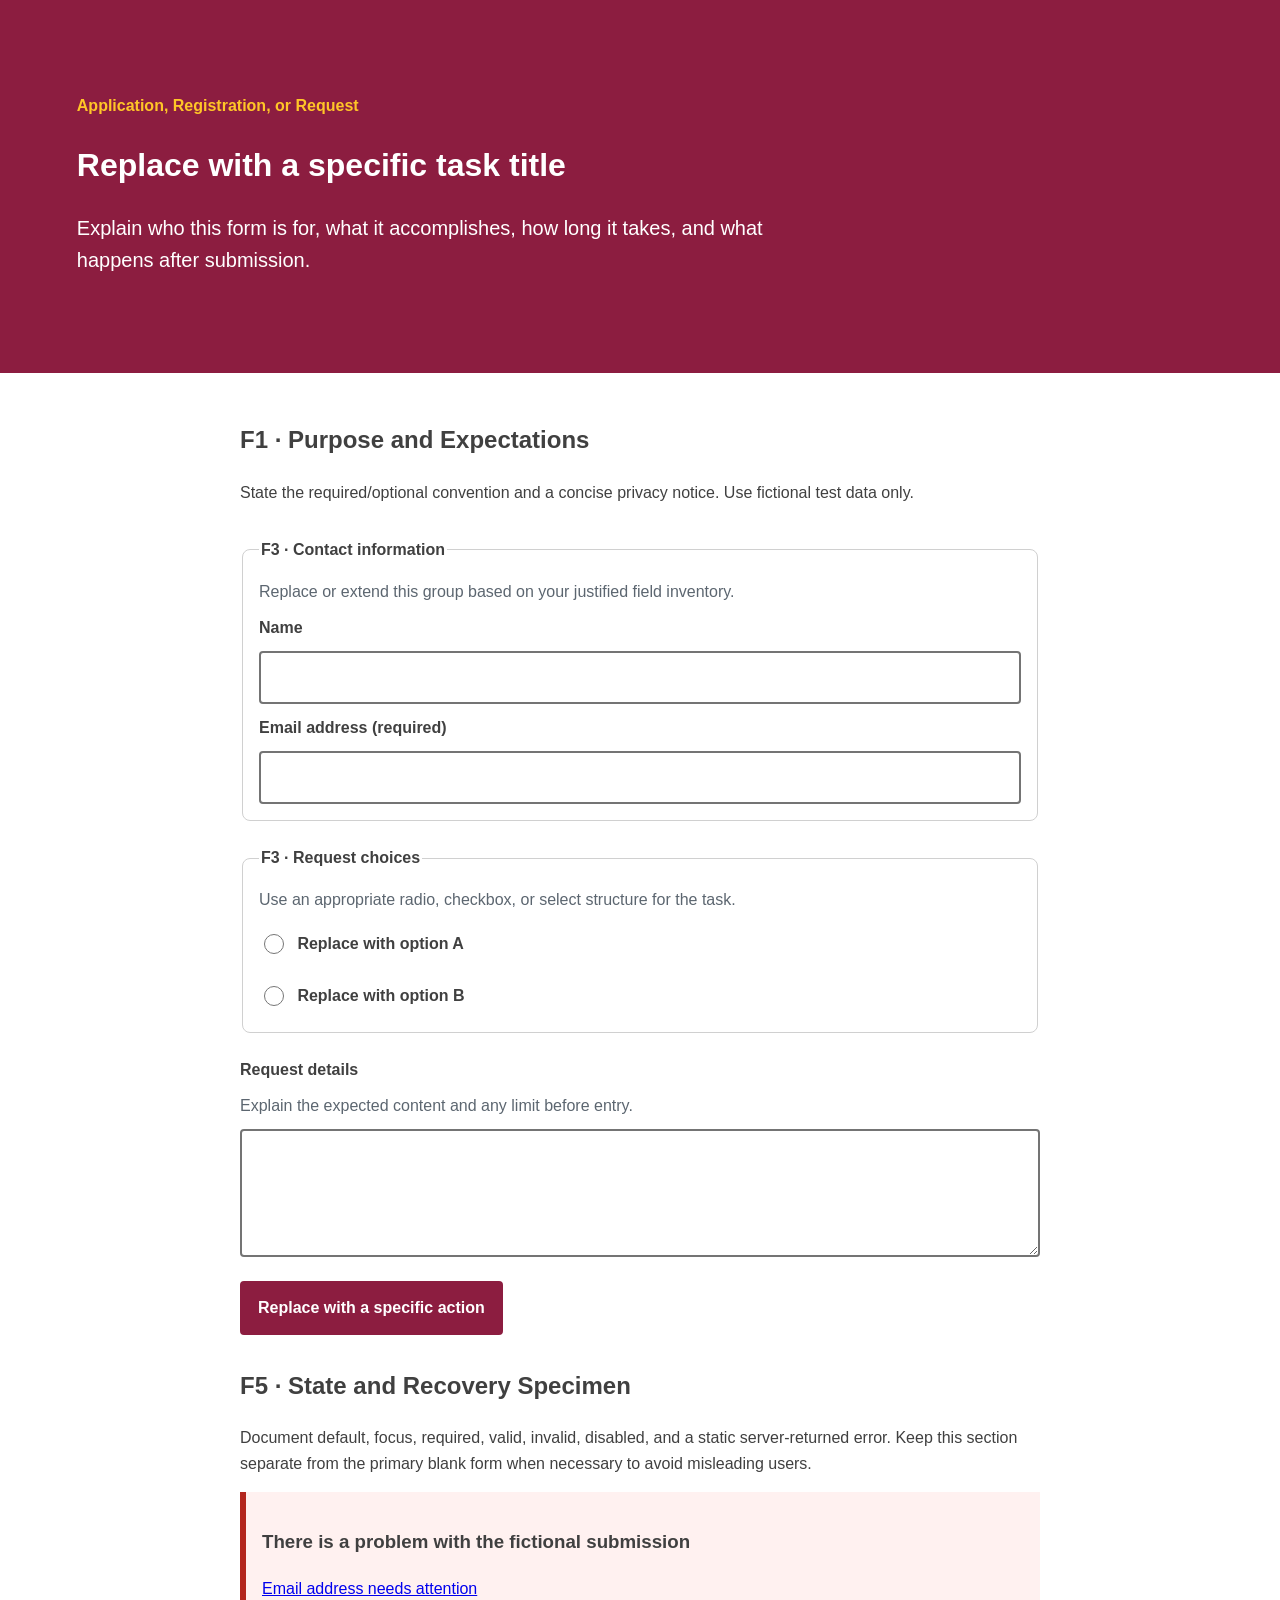
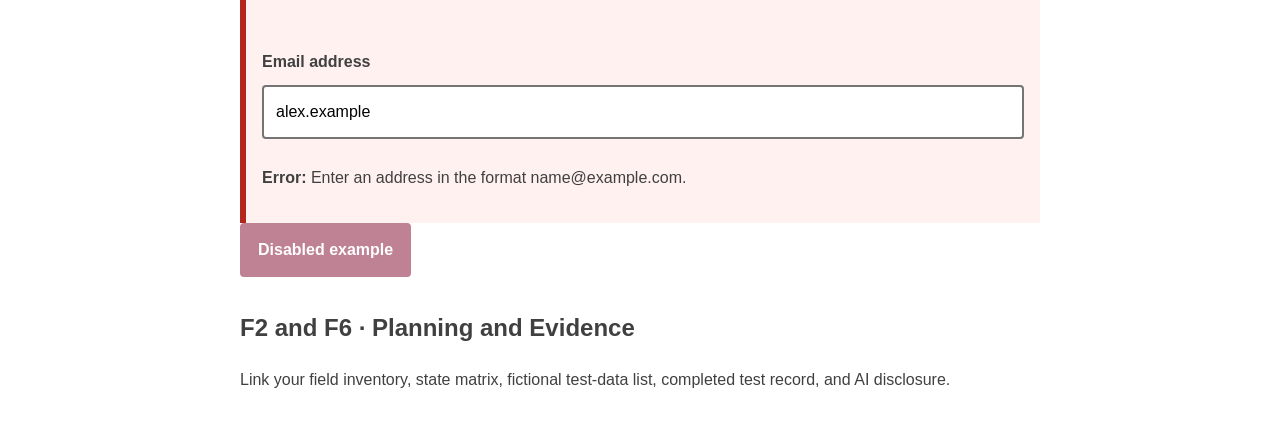
==== index.html @ cab9dbb5 "starter files" ====
<!doctype html>
<html lang="en">
    <head>
        <meta charset="utf-8">
        <meta name="viewport" content="width=device-width,initial-scale=1">
        <title>Inclusive Form Flow</title><link rel="stylesheet" href="styles.css">
    </head>
    <body>
        <header class="page-header">
            <p class="eyebrow">Application, Registration, or Request</p>
            <h1>Replace with a specific task title</h1>
            <p class="lede">Explain who this form is for, what it accomplishes, how long it takes, and what happens after submission.</p>
        </header>
        <main>
            <section id="expectations">
                <h2>F1 · Purpose and Expectations</h2>
                <p>State the required/optional convention and a concise privacy notice. Use fictional test data only.</p>
            </section>
            <form action="" method="get">
                <fieldset>
                    <legend>F3 · Contact information</legend>
                    <p class="help">Replace or extend this group based on your justified field inventory.</p>
                    <div class="field">
                        <label for="name">Name</label>
                        <input id="name" name="name" type="text" autocomplete="name">
                    </div>
                    <div class="field">
                        <label for="email">Email address (required)</label>
                        <input id="email" name="email" type="email" autocomplete="email" required>
                    </div>
                </fieldset>
                <fieldset>
                    <legend>F3 · Request choices</legend>
                    <p class="help">Use an appropriate radio, checkbox, or select structure for the task.</p>
                    <label class="choice">
                        <input type="radio" name="request_type" value="option-a"> Replace with option A</label>
                        <label class="choice"><input type="radio" name="request_type" value="option-b"> Replace with option B</label>
                    </fieldset>
                    <div class="field">
                        <label for="details">Request details</label>
                        <p class="help" id="details-help">Explain the expected content and any limit before entry.</p>
                        <textarea id="details" name="details" aria-describedby="details-help"></textarea>
                    </div>
                    <button type="submit">Replace with a specific action</button>
                </form>
                <section id="states">
                    <h2>F5 · State and Recovery Specimen</h2>
                    <p>Document default, focus, required, valid, invalid, disabled, and a static server-returned error. Keep this section separate from the primary blank form when necessary to avoid misleading users.</p>
                    <div class="error-summary">
                        <h3>There is a problem with the fictional submission</h3>
                        <p><a href="#error-example">Email address needs attention</a></p>
                    </div>
                    <div class="field field-error">
                        <label for="error-example">Email address</label>
                        <input id="error-example" type="email" value="alex.example" aria-invalid="true" aria-describedby="error-message">
                        <p id="error-message"><strong>Error:</strong> Enter an address in the format name@example.com.</p>
                    </div>
                    <button type="button" disabled>Disabled example</button>
                </section>
                <section id="documentation">
                    <h2>F2 and F6 · Planning and Evidence</h2>
                    <p>Link your field inventory, state matrix, fictional test-data list, completed test record, and AI disclosure.</p>
                </section>
            </main>
        </body>
        </html>
---- styles.css ----
:root{
    --color-text:#404040;
    --color-surface:#fff;
    --color-action:#8c1d40;
    --color-accent:#ffc627;
    --color-border:#747474;
    --color-error:#b3261e;
    --color-muted:#5c6670;
    --space-3:1rem;
    --radius:.5rem;
    --measure:68ch;
}
*,*::before,*::after{
    box-sizing:border-box;
}
body{
    margin:0;
    color:var(--color-text);
    background:var(--color-surface);
    font-family:Arial,sans-serif;
    line-height:1.6;
}
.page-header{
    padding:clamp(2rem,6vw,5rem);
    background:var(--color-action);
    color:#fff;
}
.eyebrow{
    color:var(--color-accent);
    font-weight:700;
}
.lede{
    max-width:var(--measure);
    font-size:1.25rem;
}
main{
    max-width:52rem;
    margin:auto;
    padding:var(--space-3);
}
section,form{
    margin-block:2rem;
}
form,fieldset,.field{
    display:grid;
    gap:.65rem;
}
form{
    gap:1.5rem;
}
fieldset{
    padding:1rem;
    border:1px solid #d0d0d0;
    border-radius:var(--radius);
}
legend,label{
    font-weight:700;
}
.help{
    margin:0;
    color:var(--color-muted);
}
input,select,textarea,button{
    font:inherit;
}
input:not([type="radio"]):not([type="checkbox"]),select,textarea{
    width:100%;
    padding:.75rem;
    border:2px solid var(--color-border);
    border-radius:.25rem;
}
textarea{
    min-height:8rem;
    resize:vertical;
}
.choice{
    display:flex;
    gap:.65rem;
    align-items:flex-start;
    padding:.5rem 0;
}
.choice input{
    inline-size:1.25rem;
    block-size:1.25rem;
}
button{
    justify-self:start;
    min-height:44px;
    padding:.75rem 1rem;
    background:var(--color-action);
    color:#fff;
    border:2px solid var(--color-action);
    border-radius:.25rem;
    font-weight:700;
}
:focus-visible{
    outline:.2rem solid var(--color-accent);
    outline-offset:.2rem;
}
.error-summary,.field-error{
    padding:1rem;
    border-left:.4rem solid var(--color-error);
    background:#fff1f0;
}
.field-error input{
    border-color:var(--color-error);
}
button:disabled{
    opacity:.55;
    cursor:not-allowed;
}
@media (min-width:48rem){
    .paired-fields{
        display:grid;
        grid-template-columns:1fr 1fr;
        gap:1rem;
    }
}
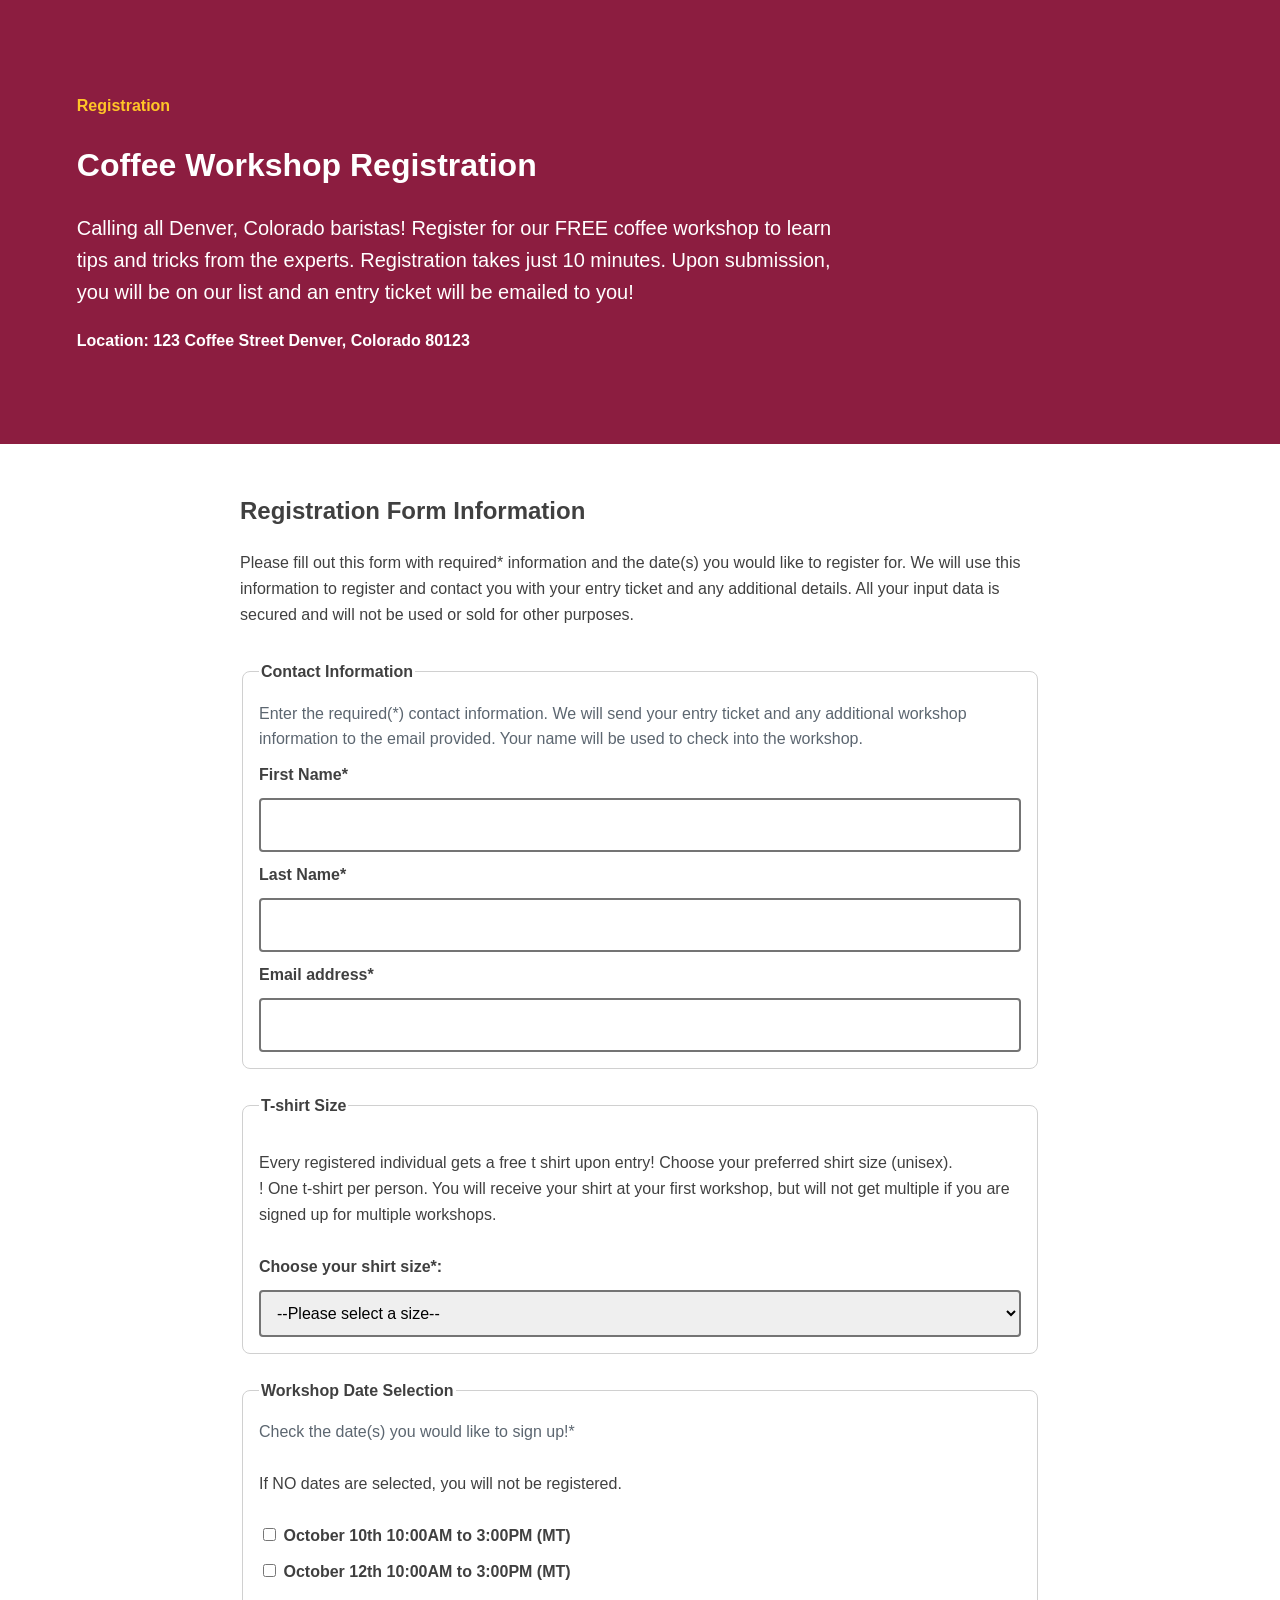
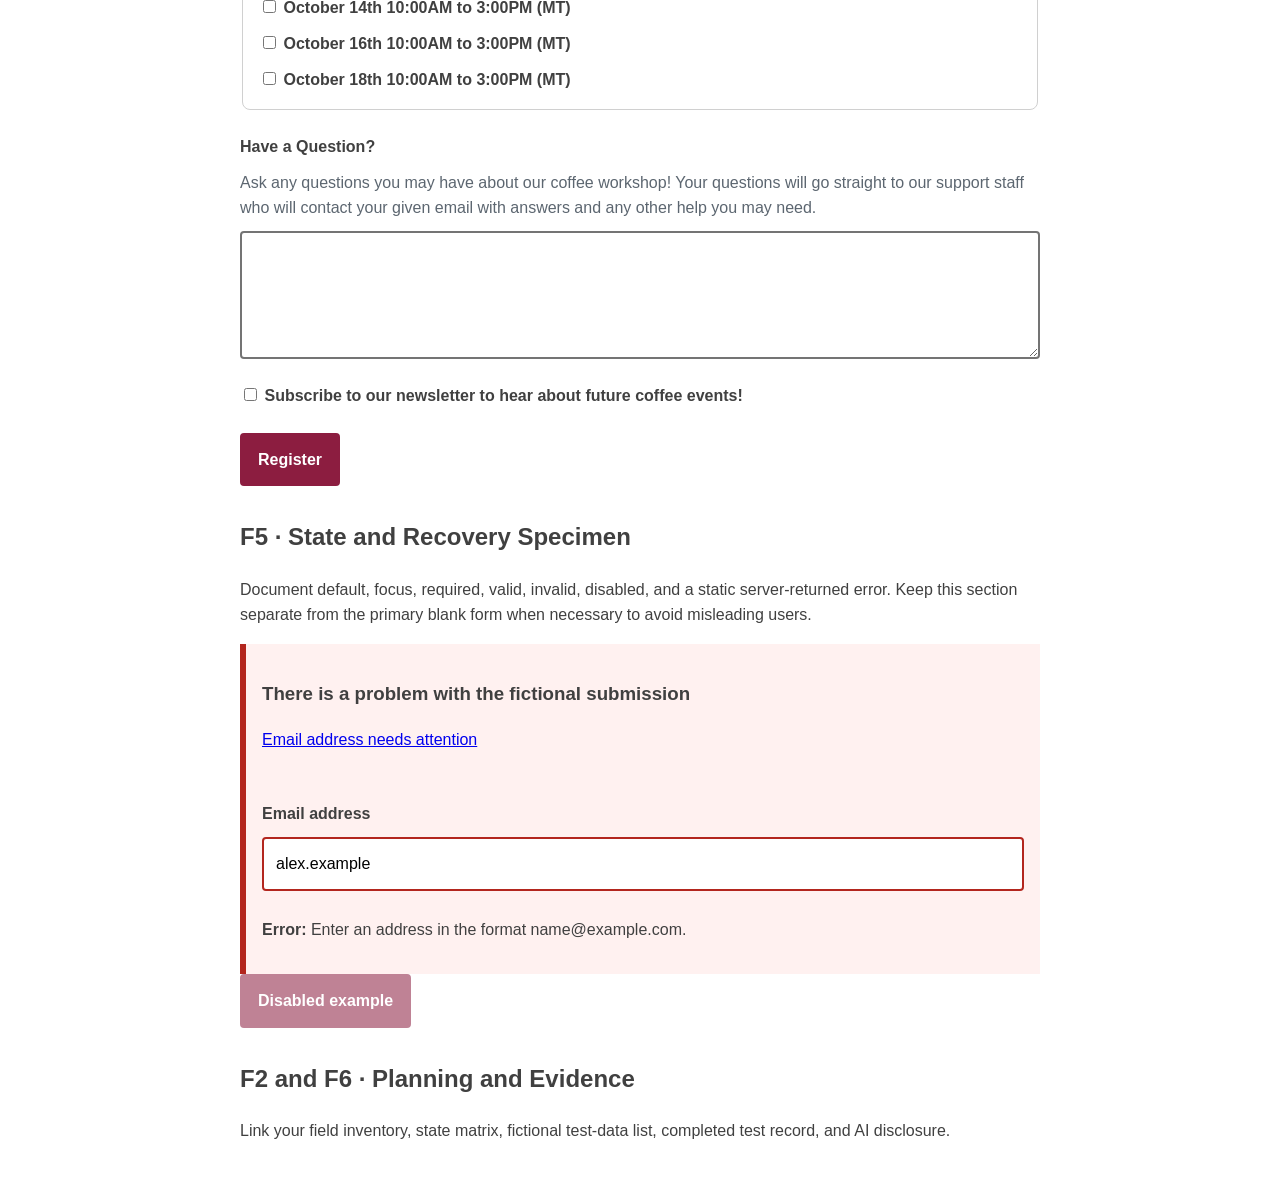
==== commit 6436d20f: "all control values in html. Half of field inventory justification" ====
--- a/index.html
+++ b/index.html
@@ -7,41 +7,100 @@
     </head>
     <body>
         <header class="page-header">
-            <p class="eyebrow">Application, Registration, or Request</p>
-            <h1>Replace with a specific task title</h1>
-            <p class="lede">Explain who this form is for, what it accomplishes, how long it takes, and what happens after submission.</p>
+            <p class="eyebrow">Registration</p>
+            <h1>Coffee Workshop Registration</h1>
+            <p class="lede">
+                Calling all Denver, Colorado baristas! 
+                Register for our FREE coffee workshop to learn tips and tricks from the experts. 
+                Registration takes just 10 minutes. 
+                Upon submission, you will be on our list and an entry ticket will be emailed to you!
+            </p>
+            <h2 class="location">Location: 123 Coffee Street Denver, Colorado 80123</h2>
         </header>
         <main>
             <section id="expectations">
-                <h2>F1 · Purpose and Expectations</h2>
-                <p>State the required/optional convention and a concise privacy notice. Use fictional test data only.</p>
+                <h2>Registration Form Information</h2>
+                <p>
+                    Please fill out this form with required* information and the date(s) you would like to register for. 
+                    We will use this information to register and contact you with your entry ticket and any additional details. 
+                    All your input data is secured and will not be used or sold for other purposes.   
+                </p>
             </section>
             <form action="" method="get">
                 <fieldset>
-                    <legend>F3 · Contact information</legend>
-                    <p class="help">Replace or extend this group based on your justified field inventory.</p>
+                    <legend id="one-attendee">Contact Information</legend>
+                    <p class="help">Enter the required(*) contact information. We will send your entry ticket and any additional workshop information to the email provided. Your name will be used to check into the workshop.</p>
                     <div class="field">
-                        <label for="name">Name</label>
-                        <input id="name" name="name" type="text" autocomplete="name">
+                        <label for="first_name">First Name*</label>
+                        <input id="first_name" name="first_name" type="name" value="" autocomplete="off" required>
                     </div>
                     <div class="field">
-                        <label for="email">Email address (required)</label>
-                        <input id="email" name="email" type="email" autocomplete="email" required>
+                        <label for="last_name">Last Name*</label>
+                        <input id="last_name" name="last_name" type="name" value="" autocomplete="off" required>
+                    </div>
+                    <div class="field">
+                        <label for="email">Email address*</label>
+                        <input id="email" name="email" type="email" value="" autocomplete="off" required>
                     </div>
                 </fieldset>
+
                 <fieldset>
-                    <legend>F3 · Request choices</legend>
-                    <p class="help">Use an appropriate radio, checkbox, or select structure for the task.</p>
-                    <label class="choice">
-                        <input type="radio" name="request_type" value="option-a"> Replace with option A</label>
-                        <label class="choice"><input type="radio" name="request_type" value="option-b"> Replace with option B</label>
-                    </fieldset>
+                    <p>Every registered individual gets a free t shirt upon entry! Choose your preferred shirt size (unisex). <br>
+                        ! One t-shirt per person. You will receive your shirt at your first workshop, but will not get multiple if you are signed up for multiple workshops.</p>
+                    <legend>T-shirt Size</legend>
+                    <label for="select_size">Choose your shirt size*:</label>
+                    <select name="selected_size" id="select_size" required>
+                        <option value="" disabled selected>--Please select a size--</option>
+                        <optgroup label="Shirt Sizes">
+                            <option value="xs">XS</option>
+                            <option value="Small">Small</option>
+                            <option value="Medium">Medium</option>
+                            <option value="Large">Large</option>
+                            <option value="X-Large">X-Large</option>
+                            <option value="XX-Large">XX-Large</option>
+                            <option value="opt-out">Opt Out (will not receive a T-shirt)</option>
+                        </optgroup>
+                    </select>
+                </fieldset>
+
+                <fieldset>
+                    <legend>Workshop Date Selection</legend>
+                    <p class="help">Check the date(s) you would like to sign up!*</p>
+                    <p class="important-info">If NO dates are selected, you will not be registered.</p>
+                        <div>
+                            <input type="checkbox" name="date_1" id="date_1" value="oct10">
+                            <label class="choice" for="date_1">October 10th 10:00AM to 3:00PM (MT)</label>
+                        </div>
+                        <div>
+                            <input type="checkbox" name="date_2" id="date_2" value="oct12">
+                            <label class="choice" for="date_2">October 12th 10:00AM to 3:00PM (MT)</label>
+                        </div>
+                        <div>
+                            <input type="checkbox" name="date_3" id="date_3" value="oct14">
+                            <label class="choice" for="date_3">October 14th 10:00AM to 3:00PM (MT)</label>
+                        </div>
+                        <div>
+                            <input type="checkbox" name="date_4" id="date_4" value="oct16">
+                            <label class="choice" for="date_4">October 16th 10:00AM to 3:00PM (MT)</label>
+                        </div>
+                        <div>
+                            <input type="checkbox" name="date_5" id="date_5" value="oct18">
+                            <label class="choice" for="date_5">October 18th 10:00AM to 3:00PM (MT)</label>
+                        </div>
+                </fieldset>
+
                     <div class="field">
-                        <label for="details">Request details</label>
-                        <p class="help" id="details-help">Explain the expected content and any limit before entry.</p>
-                        <textarea id="details" name="details" aria-describedby="details-help"></textarea>
+                        <label for="questions">Have a Question?</label>
+                        <p class="help" id="questions-help">Ask any questions you may have about our coffee workshop! Your questions will go straight to our support staff who will contact your given email with answers and any other help you may need. </p>
+                        <textarea id="questions" name="questions" aria-describedby="questions-help" autocomplete="off"></textarea>
                     </div>
-                    <button type="submit">Replace with a specific action</button>
+
+                    <div class="subscribe">
+                        <input type="checkbox" name="subscribe_newsletter" id="subscribe" value="yes">
+                        <label for="subscribe">Subscribe to our newsletter to hear about future coffee events!</label> 
+                    </div>
+
+                    <button type="submit">Register</button>
                 </form>
                 <section id="states">
                     <h2>F5 · State and Recovery Specimen</h2>
--- a/styles.css
+++ b/styles.css
@@ -33,6 +33,9 @@
     max-width:var(--measure);
     font-size:1.25rem;
 }
+.location {
+    font-size:1rem;
+}
 main{
     max-width:52rem;
     margin:auto;
@@ -53,6 +56,7 @@
     border:1px solid #d0d0d0;
     border-radius:var(--radius);
 }
+
 legend,label{
     font-weight:700;
 }
@@ -63,7 +67,7 @@
 input,select,textarea,button{
     font:inherit;
 }
-input:not([type="radio"]):not([type="checkbox"]),select,textarea{
+input:not([type="checkbox"]),select,textarea{
     width:100%;
     padding:.75rem;
     border:2px solid var(--color-border);
@@ -73,10 +77,11 @@
     min-height:8rem;
     resize:vertical;
 }
+.workshop-time {
+    font-weight: bold;
+}
 .choice{
-    display:flex;
-    gap:.65rem;
-    align-items:flex-start;
+    gap:.5rem;
     padding:.5rem 0;
 }
 .choice input{
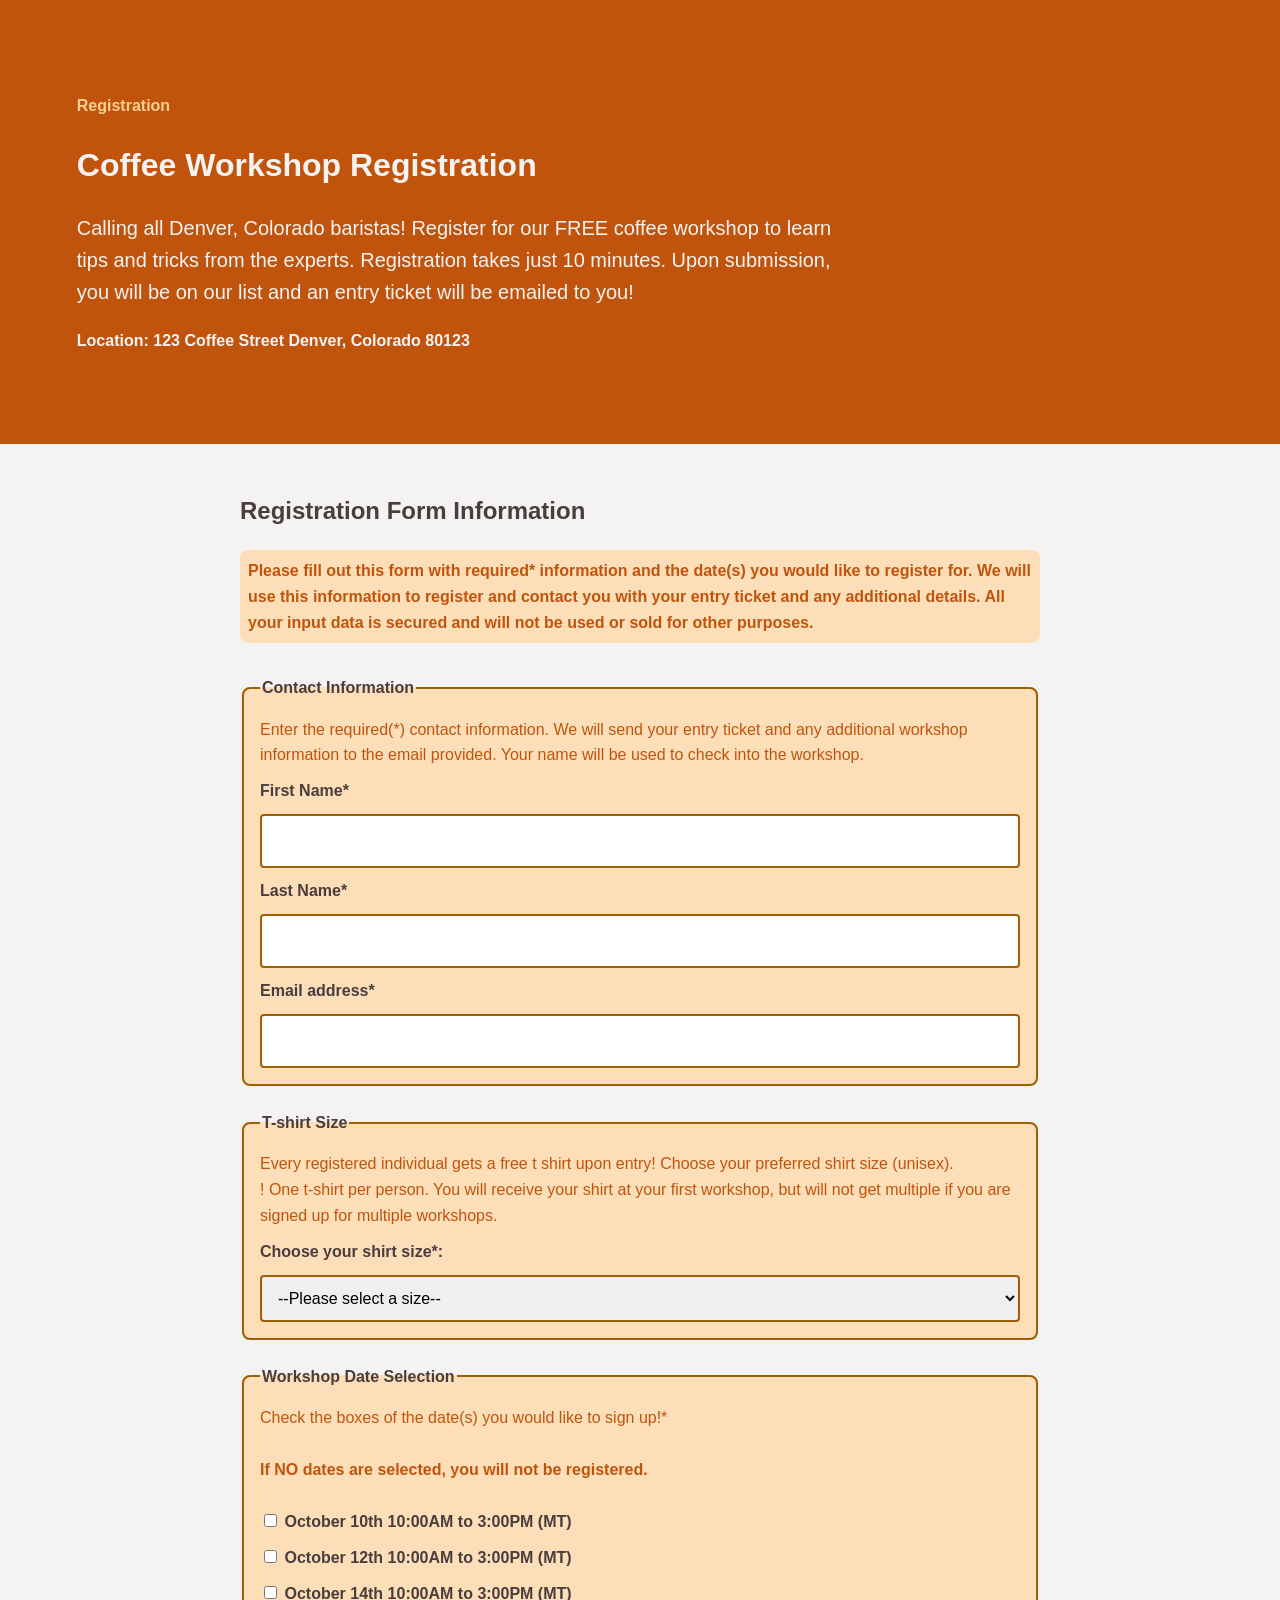
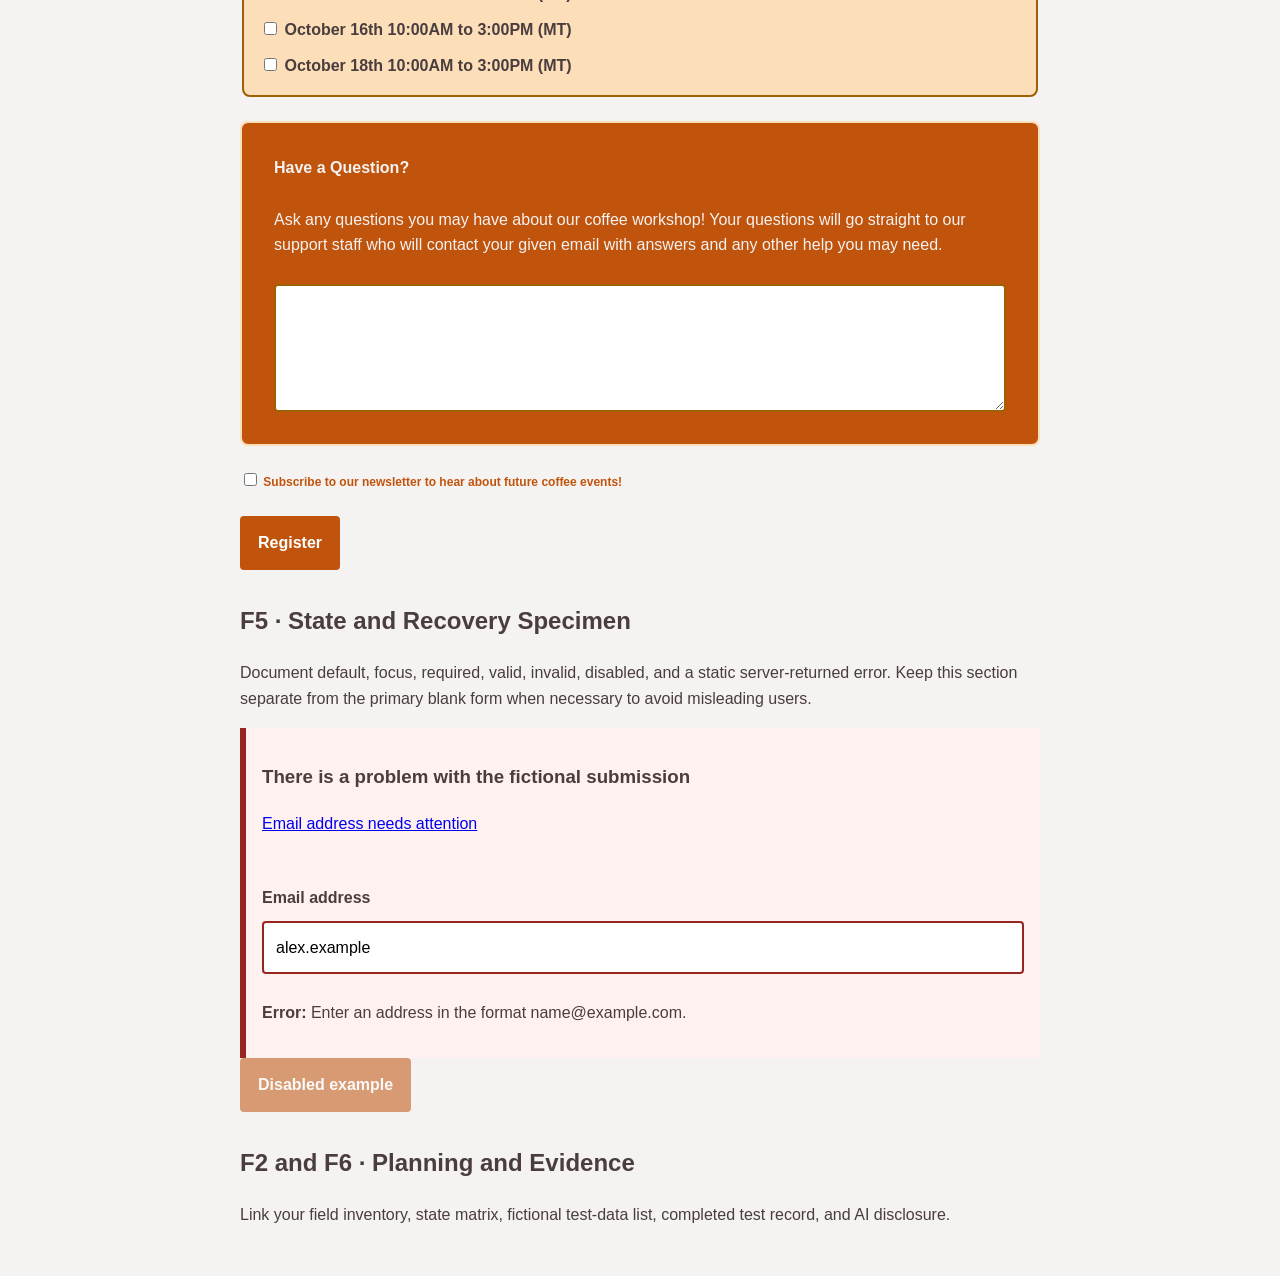
==== commit da52ae09: "css style updates" ====
--- a/index.html
+++ b/index.html
@@ -20,7 +20,7 @@
         <main>
             <section id="expectations">
                 <h2>Registration Form Information</h2>
-                <p>
+                <p class="expectations">
                     Please fill out this form with required* information and the date(s) you would like to register for. 
                     We will use this information to register and contact you with your entry ticket and any additional details. 
                     All your input data is secured and will not be used or sold for other purposes.   
@@ -45,11 +45,11 @@
                 </fieldset>
 
                 <fieldset>
-                    <p>Every registered individual gets a free t shirt upon entry! Choose your preferred shirt size (unisex). <br>
+                    <p class="help">Every registered individual gets a free t shirt upon entry! Choose your preferred shirt size (unisex). <br>
                         ! One t-shirt per person. You will receive your shirt at your first workshop, but will not get multiple if you are signed up for multiple workshops.</p>
                     <legend>T-shirt Size</legend>
                     <label for="select_size">Choose your shirt size*:</label>
-                    <select name="selected_size" id="select_size" required>
+                    <select name="selected_size" id="select_size" required class="field">
                         <option value="" disabled selected>--Please select a size--</option>
                         <optgroup label="Shirt Sizes">
                             <option value="xs">XS</option>
@@ -65,43 +65,44 @@
 
                 <fieldset>
                     <legend>Workshop Date Selection</legend>
-                    <p class="help">Check the date(s) you would like to sign up!*</p>
+                    <p class="help">Check the boxes of the date(s) you would like to sign up!*</p>
                     <p class="important-info">If NO dates are selected, you will not be registered.</p>
                         <div>
-                            <input type="checkbox" name="date_1" id="date_1" value="oct10">
+                            <input type="checkbox" name="selected_date1" id="date_1" value="oct10">
                             <label class="choice" for="date_1">October 10th 10:00AM to 3:00PM (MT)</label>
                         </div>
                         <div>
-                            <input type="checkbox" name="date_2" id="date_2" value="oct12">
+                            <input type="checkbox" name="selected_date2" id="date_2" value="oct12">
                             <label class="choice" for="date_2">October 12th 10:00AM to 3:00PM (MT)</label>
                         </div>
                         <div>
-                            <input type="checkbox" name="date_3" id="date_3" value="oct14">
+                            <input type="checkbox" name="selected_date3" id="date_3" value="oct14">
                             <label class="choice" for="date_3">October 14th 10:00AM to 3:00PM (MT)</label>
                         </div>
                         <div>
-                            <input type="checkbox" name="date_4" id="date_4" value="oct16">
+                            <input type="checkbox" name="selected_date4" id="date_4" value="oct16">
                             <label class="choice" for="date_4">October 16th 10:00AM to 3:00PM (MT)</label>
                         </div>
                         <div>
-                            <input type="checkbox" name="date_5" id="date_5" value="oct18">
+                            <input type="checkbox" name="selected_date5" id="date_5" value="oct18">
                             <label class="choice" for="date_5">October 18th 10:00AM to 3:00PM (MT)</label>
                         </div>
                 </fieldset>
 
-                    <div class="field">
-                        <label for="questions">Have a Question?</label>
-                        <p class="help" id="questions-help">Ask any questions you may have about our coffee workshop! Your questions will go straight to our support staff who will contact your given email with answers and any other help you may need. </p>
-                        <textarea id="questions" name="questions" aria-describedby="questions-help" autocomplete="off"></textarea>
+                    <div class="field-question">
+                        <label for="questions" class="question">Have a Question?</label>
+                        <p class="help-question" id="questions-help">Ask any questions you may have about our coffee workshop! Your questions will go straight to our support staff who will contact your given email with answers and any other help you may need. </p>
+                        <textarea id="questions" name="questions" value="" aria-describedby="questions-help" autocomplete="off"></textarea>
                     </div>
 
                     <div class="subscribe">
                         <input type="checkbox" name="subscribe_newsletter" id="subscribe" value="yes">
-                        <label for="subscribe">Subscribe to our newsletter to hear about future coffee events!</label> 
+                        <label for="subscribe" class="subscribe">Subscribe to our newsletter to hear about future coffee events!</label> 
                     </div>
 
-                    <button type="submit">Register</button>
+                    <button class="button" type="submit">Register</button>
                 </form>
+
                 <section id="states">
                     <h2>F5 · State and Recovery Specimen</h2>
                     <p>Document default, focus, required, valid, invalid, disabled, and a static server-returned error. Keep this section separate from the primary blank form when necessary to avoid misleading users.</p>
--- a/styles.css
+++ b/styles.css
@@ -1,14 +1,29 @@
+@font-face {
+    font-family: 'LEMON MILK';
+    src: url('LEMONMILK-Regular.woff2') format('woff2'),
+        url('LEMONMILK-Regular.woff') format('woff');
+    font-weight: normal;
+    font-style: normal;
+    font-display: swap;
+}
+
 :root{
-    --color-text:#404040;
-    --color-surface:#fff;
-    --color-action:#8c1d40;
-    --color-accent:#ffc627;
-    --color-border:#747474;
-    --color-error:#b3261e;
-    --color-muted:#5c6670;
+    --color-text:#4a3d3d;
+    --color-surface:#f5f2f2;
+    --color-action:rgb(193, 84, 12);
+    --color-accent:#fbd08f;
+    --color-border: #9e6004;
+    --color-error:#972620;
+    --color-muted:#67717b;
+    --color-field-background: #fcdeb9;
     --space-3:1rem;
     --radius:.5rem;
     --measure:68ch;
+    --small-sizing: 0.5rem;
+    --basic-sizing: 1rem;
+    --medium-sizing: 1.5rem;
+    --heading-font: 'LEMON MILK', 'helvetica', 'arial', sans-serif;
+    --text-font: 'helvetica', 'arial', sans-serif;
 }
 *,*::before,*::after{
     box-sizing:border-box;
@@ -17,13 +32,14 @@
     margin:0;
     color:var(--color-text);
     background:var(--color-surface);
-    font-family:Arial,sans-serif;
+    font-family:Helvetica,Arial,sans-serif;
     line-height:1.6;
 }
 .page-header{
     padding:clamp(2rem,6vw,5rem);
     background:var(--color-action);
-    color:#fff;
+    color: var(--color-surface);
+    font-family: var(--heading-font);
 }
 .eyebrow{
     color:var(--color-accent);
@@ -32,37 +48,47 @@
 .lede{
     max-width:var(--measure);
     font-size:1.25rem;
+    font-family: var(--text-font);
 }
 .location {
-    font-size:1rem;
+    font-size:var(--basic-sizing);
 }
 main{
     max-width:52rem;
     margin:auto;
     padding:var(--space-3);
 }
+h2 {
+    font-family: var(--heading-font);
+}
 section,form{
     margin-block:2rem;
 }
-form,fieldset,.field{
+form,fieldset,.field, .field-question{
     display:grid;
     gap:.65rem;
 }
+
 form{
     gap:1.5rem;
 }
 fieldset{
     padding:1rem;
-    border:1px solid #d0d0d0;
+    border:2px solid var(--color-border);
     border-radius:var(--radius);
+    background-color: var(--color-field-background);
 }
-
-legend,label{
-    font-weight:700;
+legend {
+    font-family: var(--heading-font);
+    font-weight: 700;
+}
+label{
+    font-weight:600;
+    color: var(--color-text);
 }
 .help{
     margin:0;
-    color:var(--color-muted);
+    color:var(--color-action);
 }
 input,select,textarea,button{
     font:inherit;
@@ -79,6 +105,33 @@
 }
 .workshop-time {
     font-weight: bold;
+}
+.important-info {
+    font-weight: bold;
+    color: var(--color-action);
+}
+.question, .subscribe {
+    font-family: var(--heading-font);
+}
+.question, .help-question {
+    color: var(--color-surface);
+}
+.subscribe {
+    font-size: 0.75rem;
+    color: var(--color-action);
+}
+.expectations {
+    color: var(--color-action);
+    font-weight: 600;
+    background-color: var(--color-field-background);
+    padding: 0.5rem;
+    border-radius: var(--radius);
+}
+.field-question {
+    background-color: var(--color-action);
+    padding: 2rem;
+    border-radius: var(--radius);
+    border: 2px solid var(--color-field-background);
 }
 .choice{
     gap:.5rem;
@@ -97,6 +150,12 @@
     border:2px solid var(--color-action);
     border-radius:.25rem;
     font-weight:700;
+    font-family: var(--heading-font);
+}
+.button:hover {
+    background: var(--color-accent);
+    color: var(--color-text);
+    border: 3px solid var(--color-action);
 }
 :focus-visible{
     outline:.2rem solid var(--color-accent);
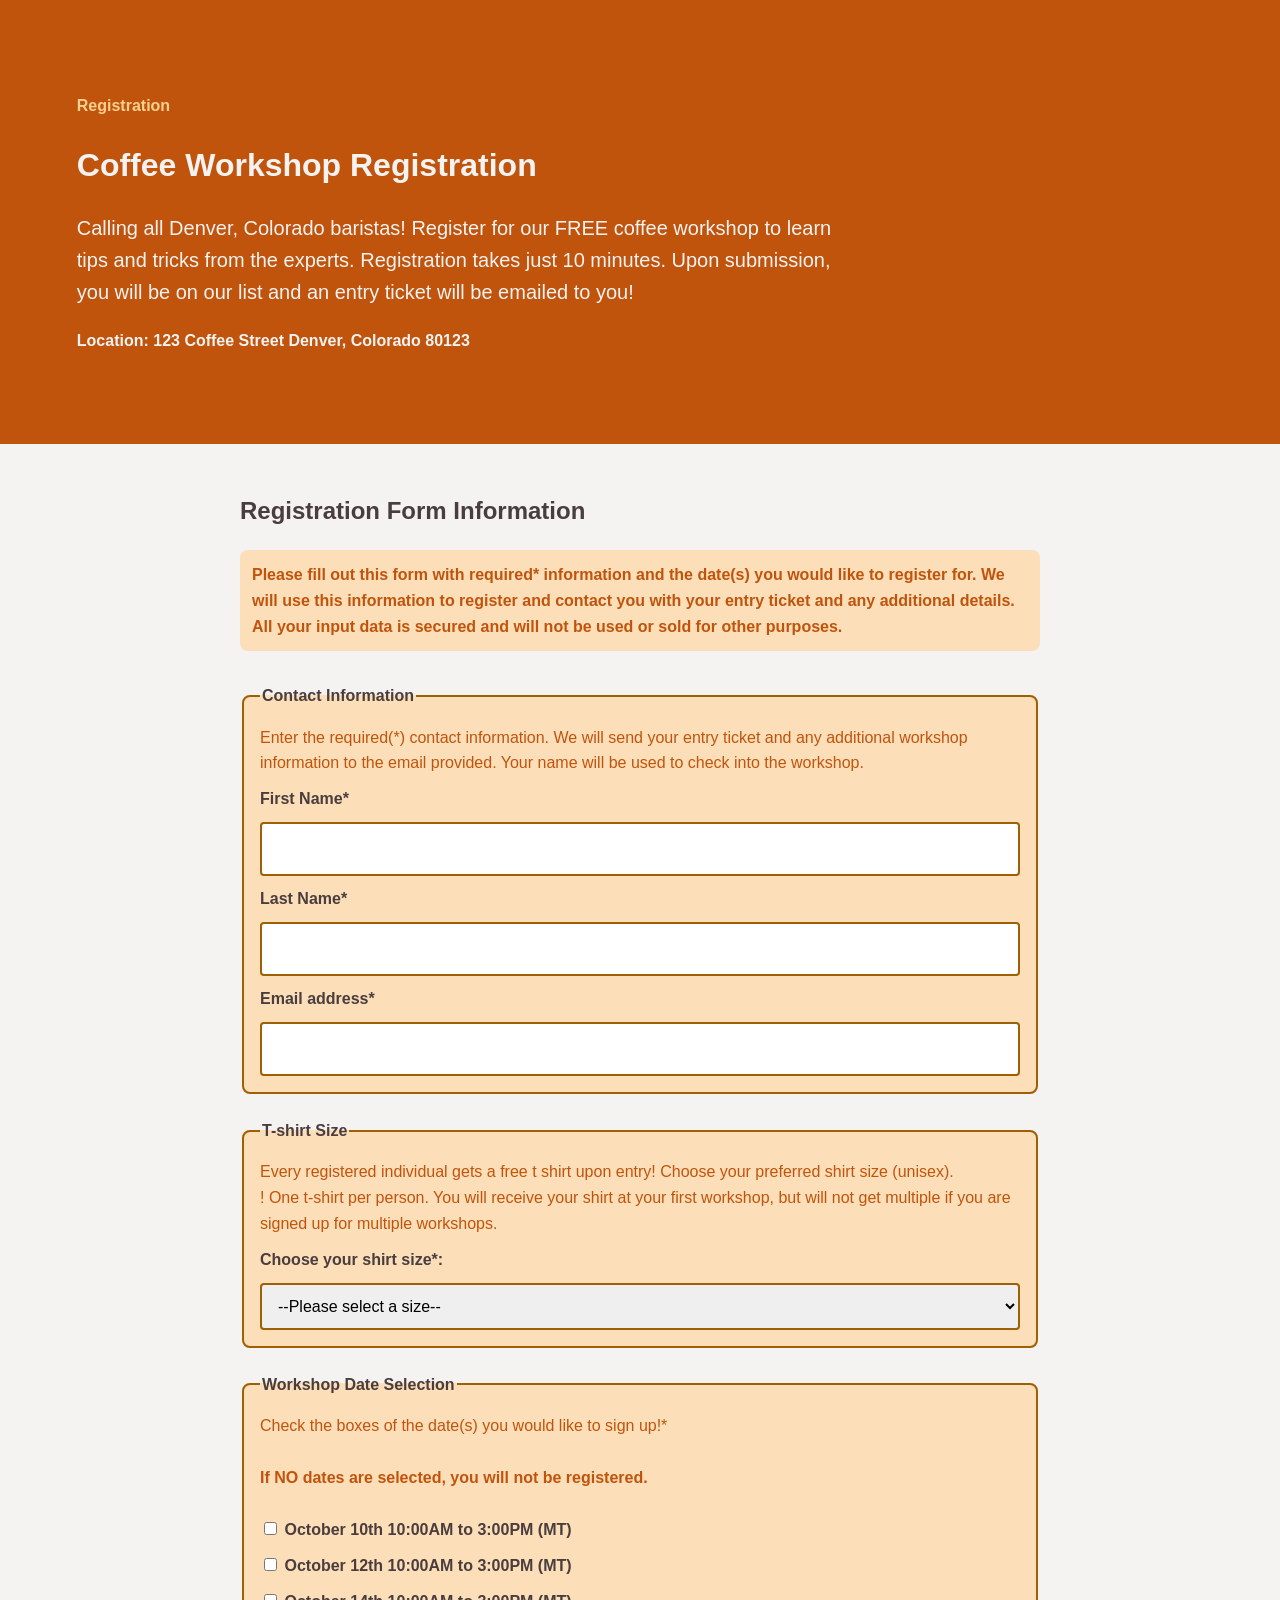
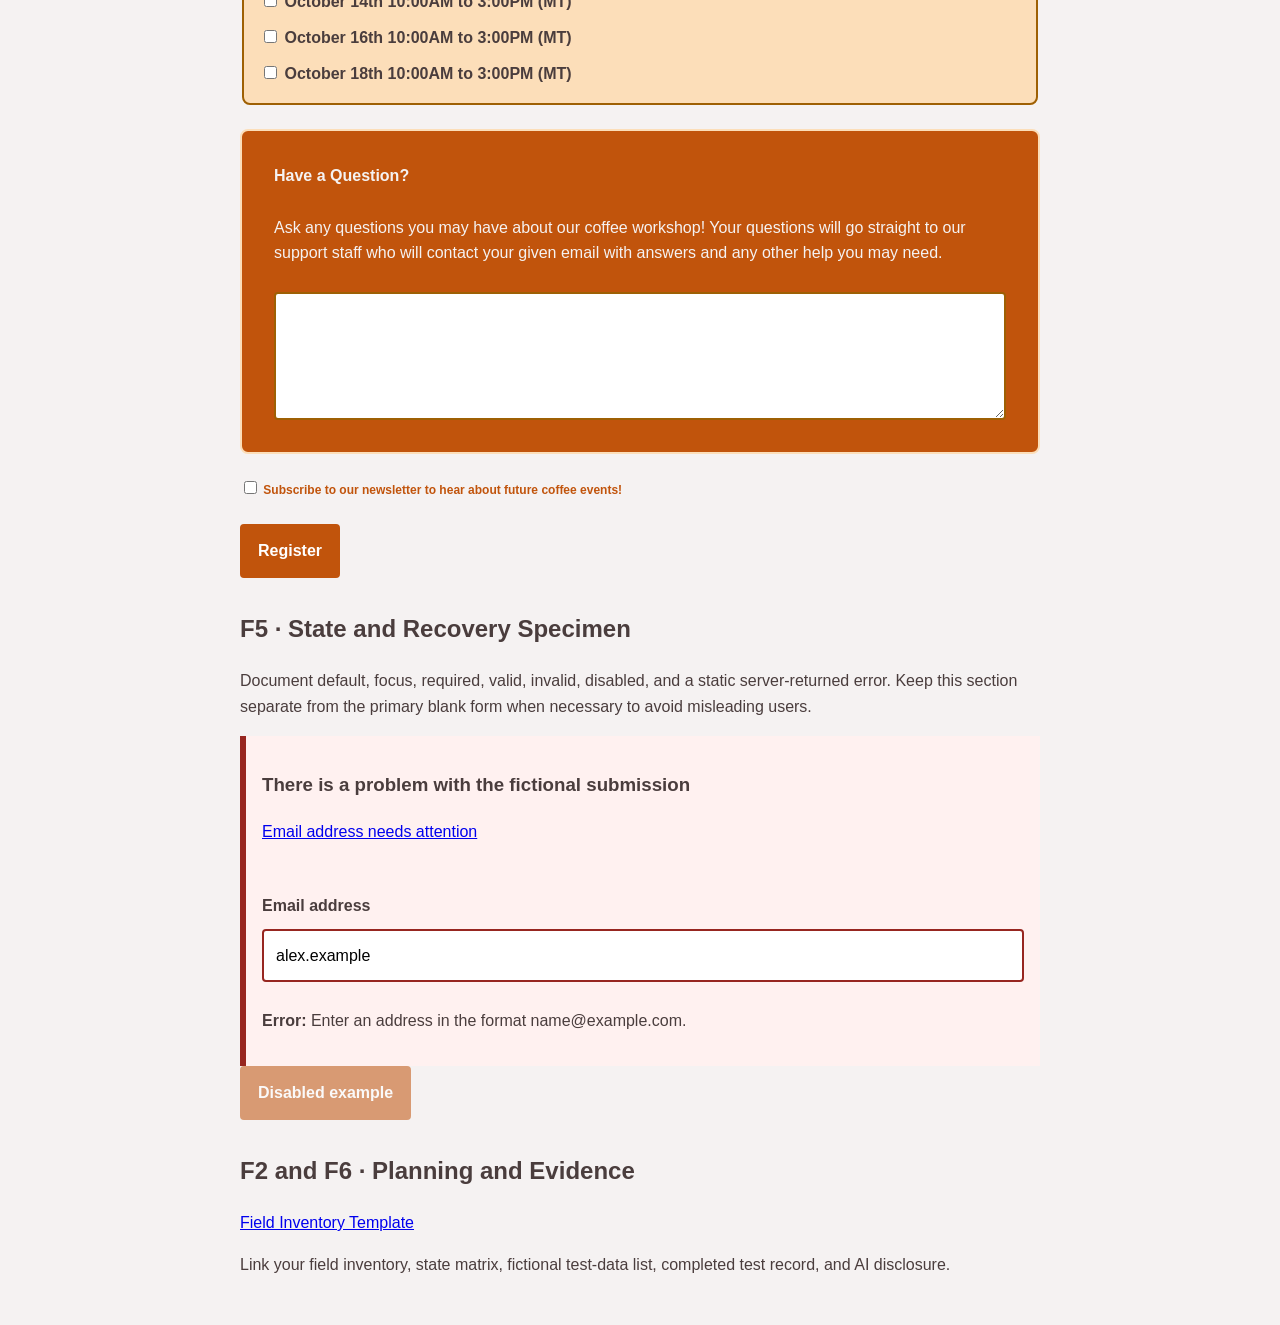
==== commit d639cf0c: "input error styles" ====
--- a/index.html
+++ b/index.html
@@ -3,8 +3,10 @@
     <head>
         <meta charset="utf-8">
         <meta name="viewport" content="width=device-width,initial-scale=1">
-        <title>Inclusive Form Flow</title><link rel="stylesheet" href="styles.css">
+        <title>Inclusive Form Flow</title>
+        <link rel="stylesheet" href="styles.css">
     </head>
+
     <body>
         <header class="page-header">
             <p class="eyebrow">Registration</p>
@@ -26,17 +28,17 @@
                     All your input data is secured and will not be used or sold for other purposes.   
                 </p>
             </section>
-            <form action="" method="get">
+            <form method="get">
                 <fieldset>
                     <legend id="one-attendee">Contact Information</legend>
                     <p class="help">Enter the required(*) contact information. We will send your entry ticket and any additional workshop information to the email provided. Your name will be used to check into the workshop.</p>
                     <div class="field">
                         <label for="first_name">First Name*</label>
-                        <input id="first_name" name="first_name" type="name" value="" autocomplete="off" required>
+                        <input id="first_name" name="first_name" type="text" value="" autocomplete="off" required>
                     </div>
                     <div class="field">
                         <label for="last_name">Last Name*</label>
-                        <input id="last_name" name="last_name" type="name" value="" autocomplete="off" required>
+                        <input id="last_name" name="last_name" type="text" value="" autocomplete="off" required>
                     </div>
                     <div class="field">
                         <label for="email">Email address*</label>
@@ -45,9 +47,9 @@
                 </fieldset>
 
                 <fieldset>
+                    <legend>T-shirt Size</legend>
                     <p class="help">Every registered individual gets a free t shirt upon entry! Choose your preferred shirt size (unisex). <br>
                         ! One t-shirt per person. You will receive your shirt at your first workshop, but will not get multiple if you are signed up for multiple workshops.</p>
-                    <legend>T-shirt Size</legend>
                     <label for="select_size">Choose your shirt size*:</label>
                     <select name="selected_size" id="select_size" required class="field">
                         <option value="" disabled selected>--Please select a size--</option>
@@ -92,7 +94,7 @@
                     <div class="field-question">
                         <label for="questions" class="question">Have a Question?</label>
                         <p class="help-question" id="questions-help">Ask any questions you may have about our coffee workshop! Your questions will go straight to our support staff who will contact your given email with answers and any other help you may need. </p>
-                        <textarea id="questions" name="questions" value="" aria-describedby="questions-help" autocomplete="off"></textarea>
+                        <textarea id="questions" name="questions" aria-describedby="questions-help" autocomplete="off"></textarea>
                     </div>
 
                     <div class="subscribe">
@@ -119,8 +121,9 @@
                 </section>
                 <section id="documentation">
                     <h2>F2 and F6 · Planning and Evidence</h2>
+                    <p><a href="field-inventory-template.html">Field Inventory Template</a></p>
                     <p>Link your field inventory, state matrix, fictional test-data list, completed test record, and AI disclosure.</p>
                 </section>
             </main>
         </body>
-        </html>
+</html>
--- a/styles.css
+++ b/styles.css
@@ -124,7 +124,7 @@
     color: var(--color-action);
     font-weight: 600;
     background-color: var(--color-field-background);
-    padding: 0.5rem;
+    padding: 0.75rem;
     border-radius: var(--radius);
 }
 .field-question {
@@ -132,6 +132,9 @@
     padding: 2rem;
     border-radius: var(--radius);
     border: 2px solid var(--color-field-background);
+}
+input, select:user-invalid {
+    border: 3px dashed var(--color-error);
 }
 .choice{
     gap:.5rem;
@@ -161,6 +164,7 @@
     outline:.2rem solid var(--color-accent);
     outline-offset:.2rem;
 }
+
 .error-summary,.field-error{
     padding:1rem;
     border-left:.4rem solid var(--color-error);
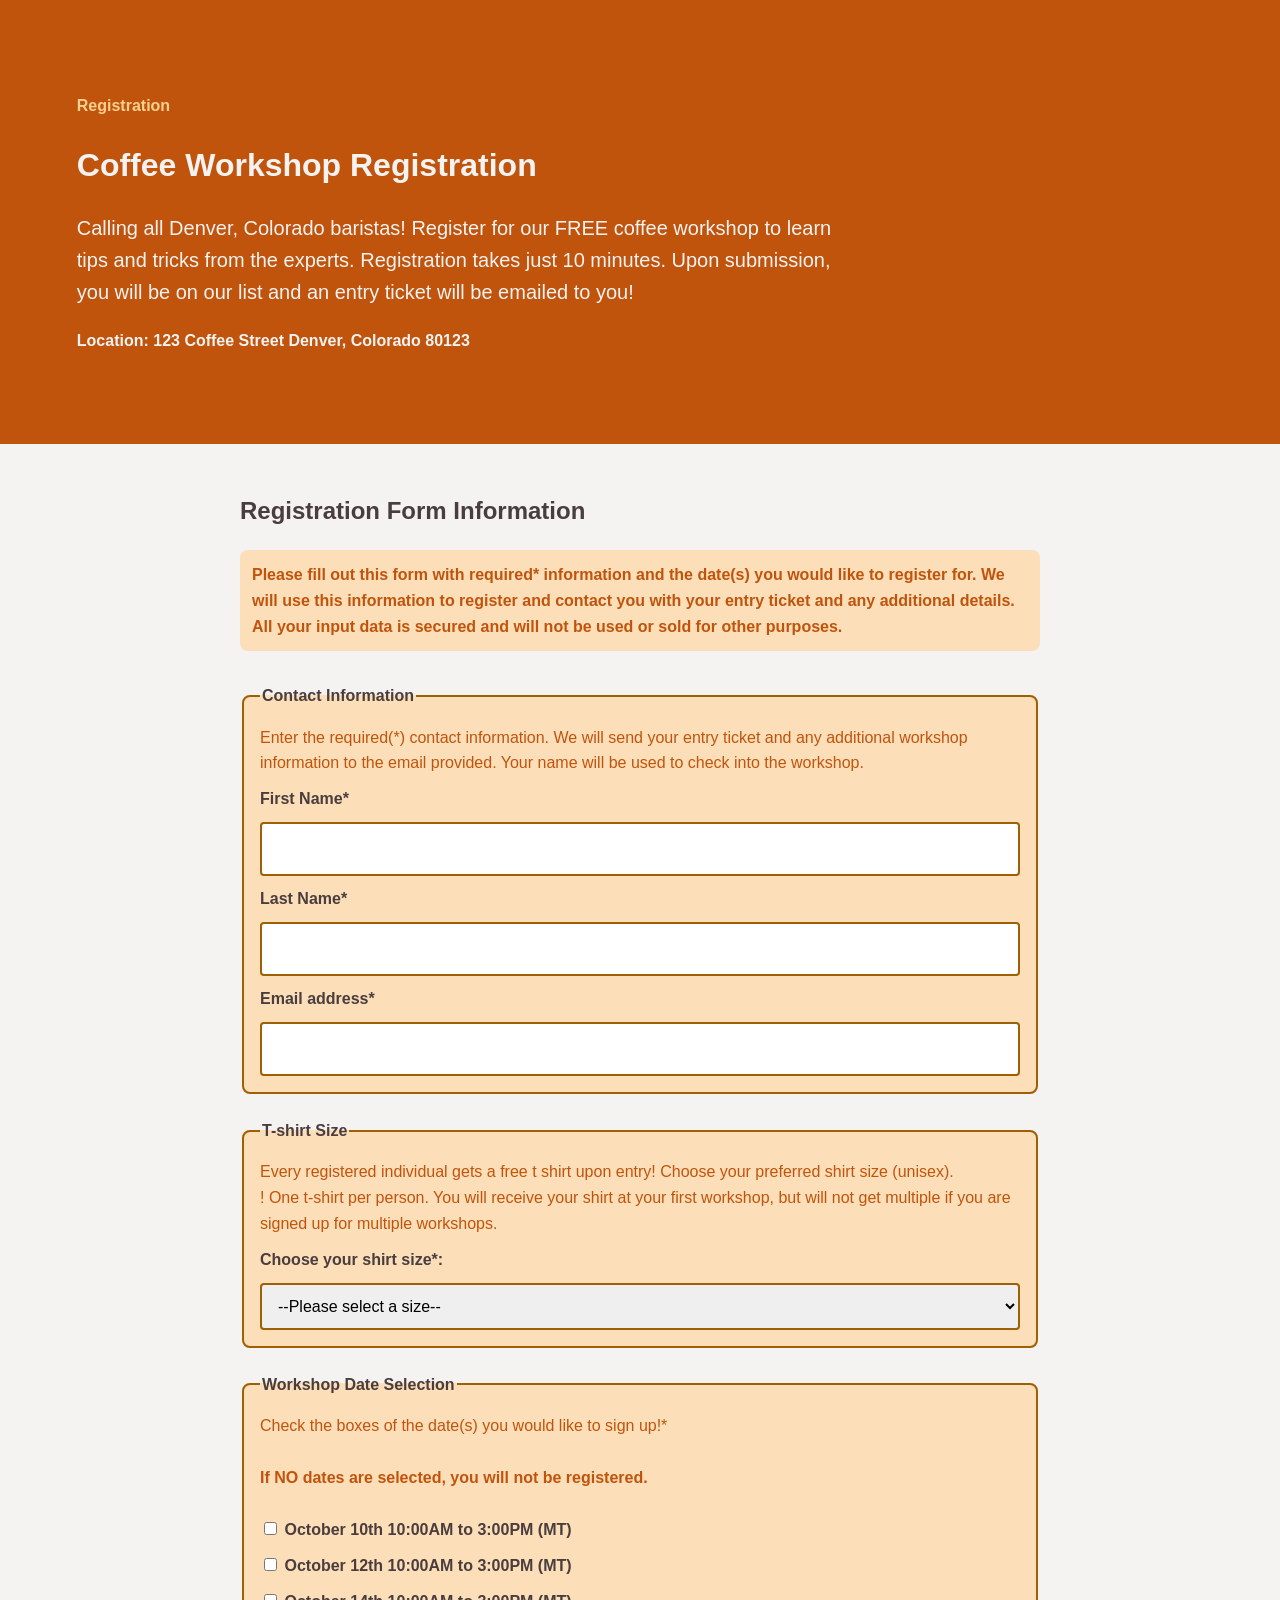
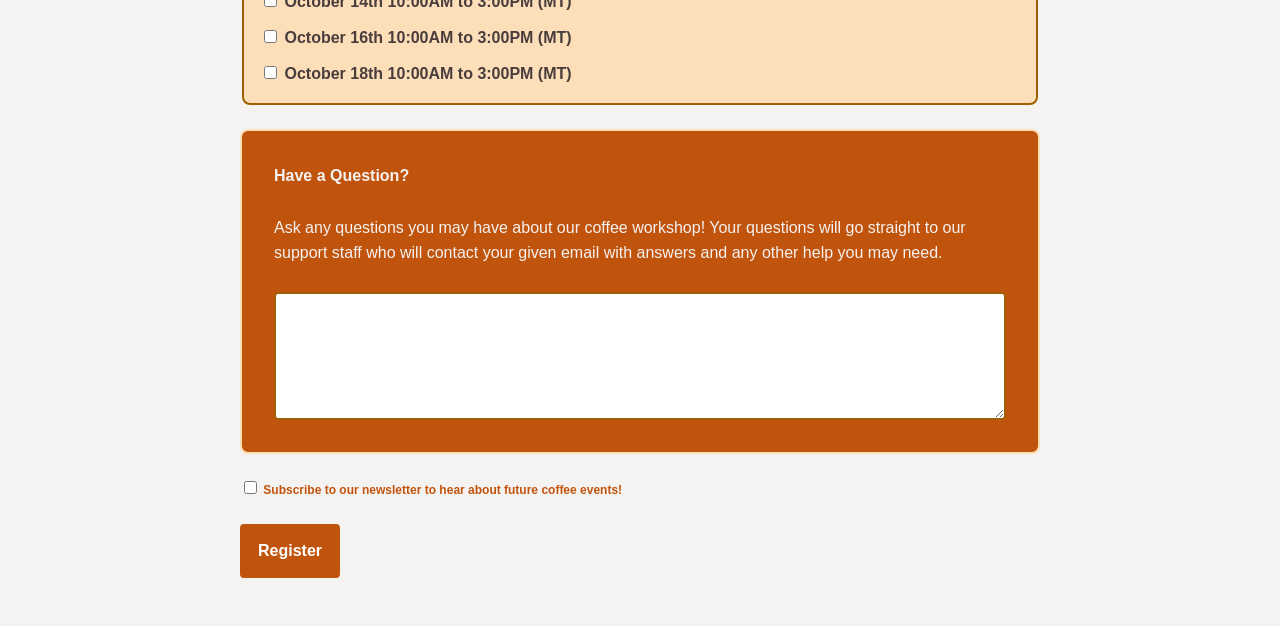
==== commit 3b36539f: "hidden state example" ====
--- a/index.html
+++ b/index.html
@@ -28,7 +28,7 @@
                     All your input data is secured and will not be used or sold for other purposes.   
                 </p>
             </section>
-            <form method="get">
+            <form action="" method="get">
                 <fieldset>
                     <legend id="one-attendee">Contact Information</legend>
                     <p class="help">Enter the required(*) contact information. We will send your entry ticket and any additional workshop information to the email provided. Your name will be used to check into the workshop.</p>
@@ -105,7 +105,7 @@
                     <button class="button" type="submit">Register</button>
                 </form>
 
-                <section id="states">
+                <section id="states" hidden>
                     <h2>F5 · State and Recovery Specimen</h2>
                     <p>Document default, focus, required, valid, invalid, disabled, and a static server-returned error. Keep this section separate from the primary blank form when necessary to avoid misleading users.</p>
                     <div class="error-summary">
@@ -119,7 +119,7 @@
                     </div>
                     <button type="button" disabled>Disabled example</button>
                 </section>
-                <section id="documentation">
+                <section id="documentation" hidden>
                     <h2>F2 and F6 · Planning and Evidence</h2>
                     <p><a href="field-inventory-template.html">Field Inventory Template</a></p>
                     <p>Link your field inventory, state matrix, fictional test-data list, completed test record, and AI disclosure.</p>
--- a/styles.css
+++ b/styles.css
@@ -133,7 +133,10 @@
     border-radius: var(--radius);
     border: 2px solid var(--color-field-background);
 }
-input, select:user-invalid {
+input:user-invalid {
+    border: 3px dashed var(--color-error);
+}
+select:user-invalid {
     border: 3px dashed var(--color-error);
 }
 .choice{
